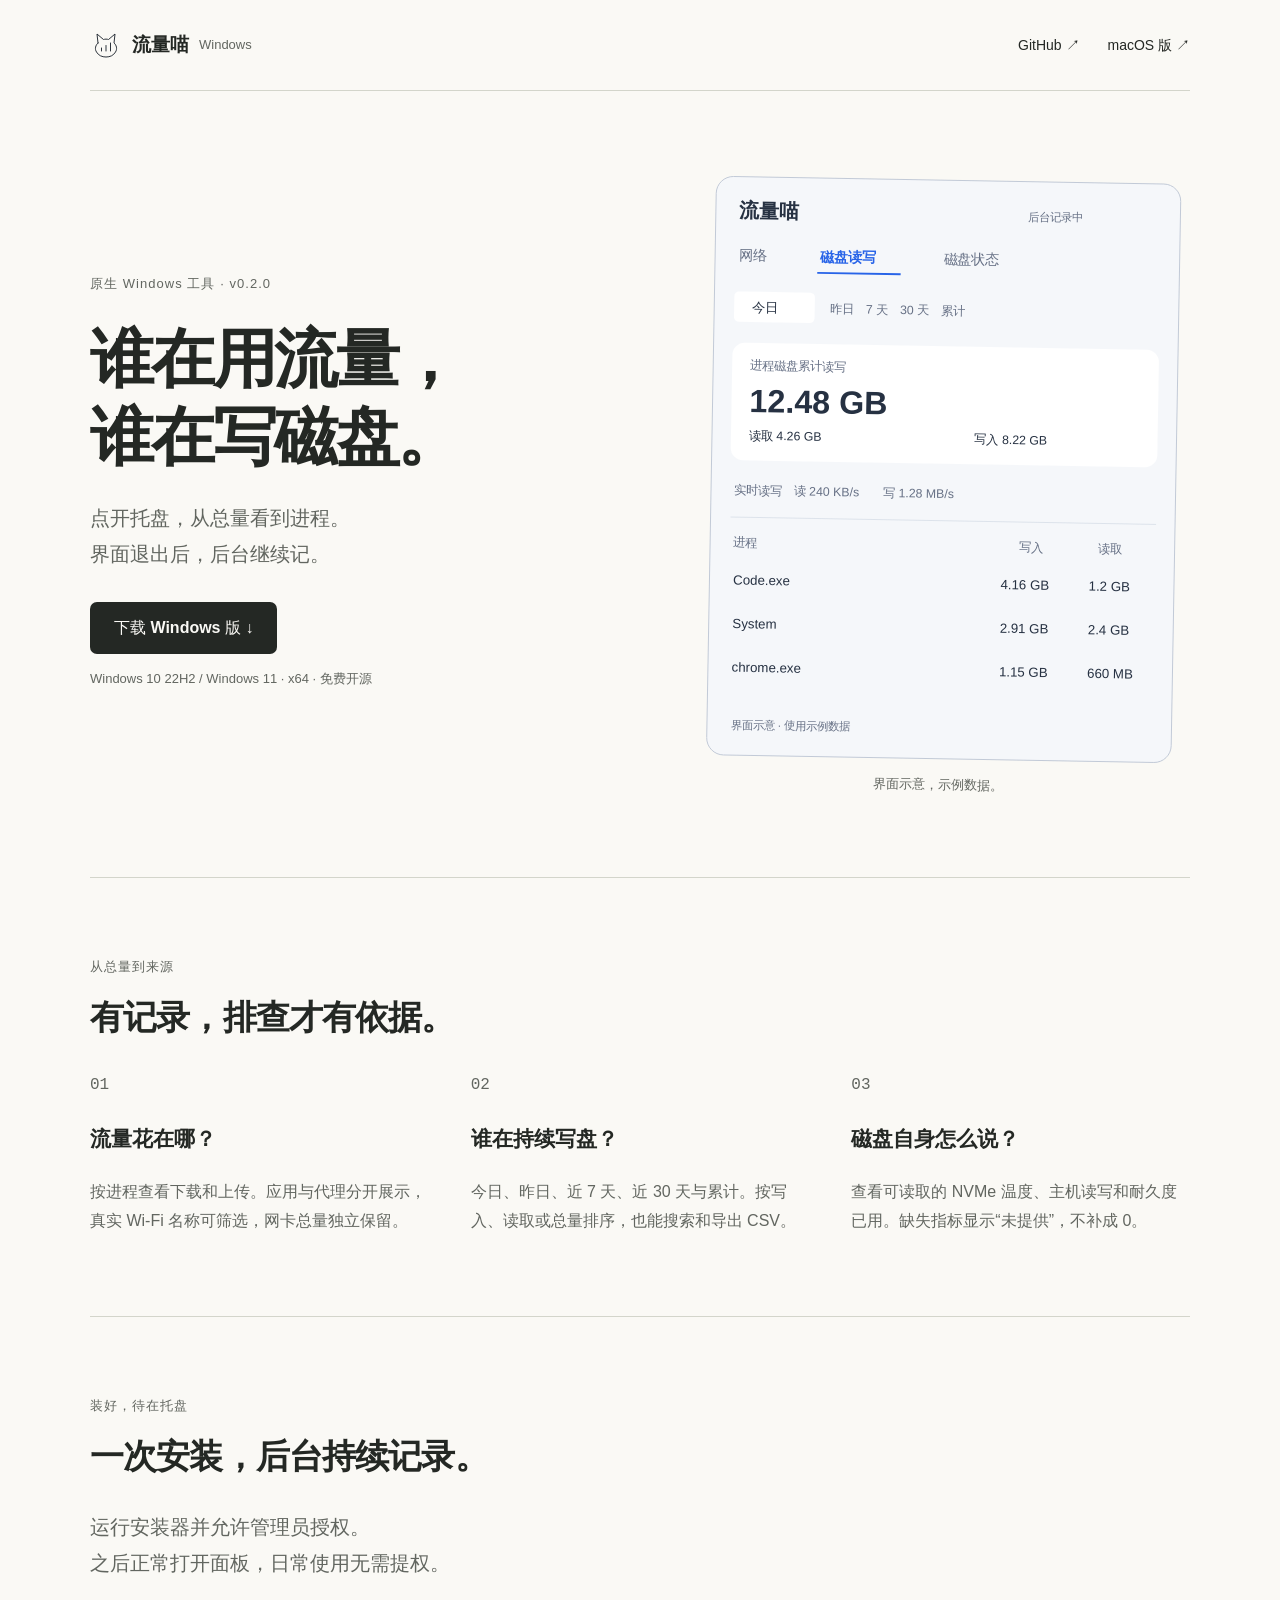
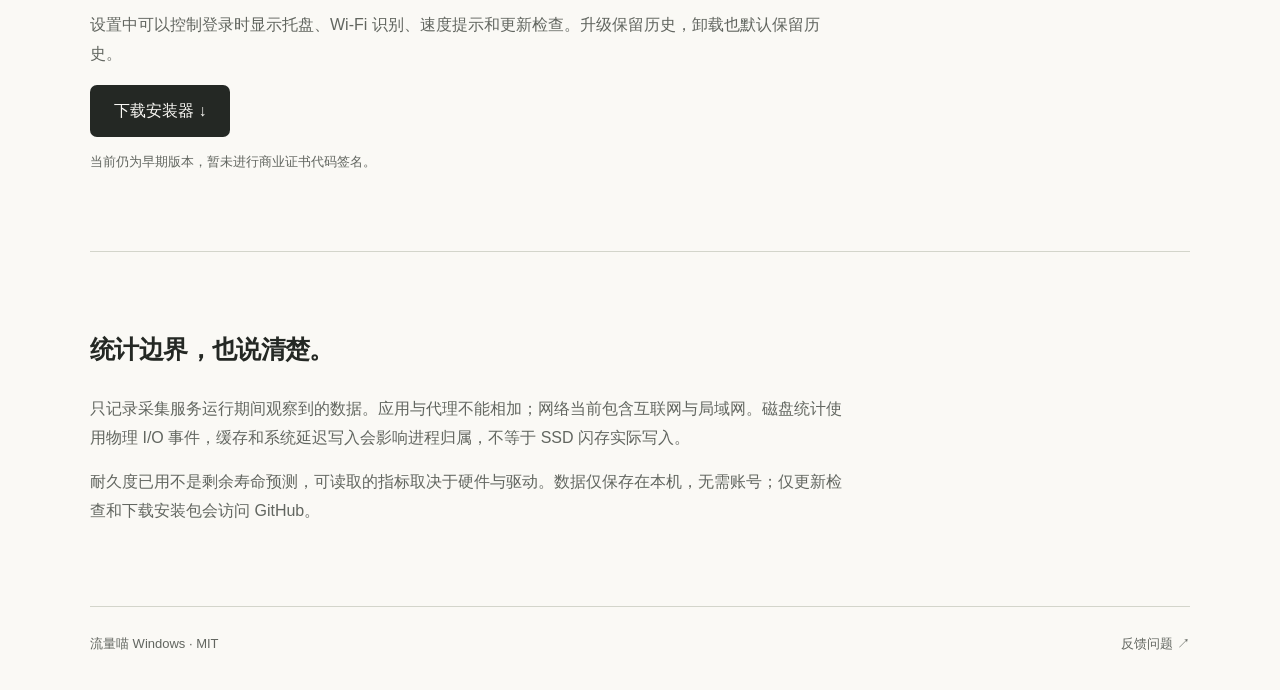
==== docs/windows/index.html @ 4ea59349 "Windows 迁入独立仓库，增加 Windows 站点与下载入口" ====
<!doctype html><html lang="zh-CN"><head><meta charset="utf-8"><meta name="viewport" content="width=device-width,initial-scale=1"><title>流量喵 Windows — 看清流量与磁盘读写</title><meta name="description" content="原生 Windows 托盘工具：查看进程网络流量、磁盘读写、NVMe 状态。后台持续记录，本地保存，免费开源。"><link rel="icon" href="assets/cat.svg"><link rel="stylesheet" href="style.css"></head><body><header class="wrap"><a class="brand" href="#"><img src="assets/cat.svg" width="32" height="32" alt="">流量喵 <small>Windows</small></a><nav><a href="https://github.com/tab16360/flowcat-windows">GitHub ↗</a><a href="https://tab16360.github.io/flowcat/">macOS 版 ↗</a></nav></header><main><section class="wrap hero"><div><p class="eyebrow">原生 Windows 工具 · v0.2.0</p><h1>谁在用流量，<br>谁在写磁盘。</h1><p class="lead">点开托盘，从总量看到进程。<br>界面退出后，后台继续记。</p><a class="button" href="https://github.com/tab16360/flowcat-windows/releases/latest/download/FlowCat-Windows-x64-Setup.exe">下载 Windows 版 ↓</a><p class="fine">Windows 10 22H2 / Windows 11 · x64 · 免费开源</p></div><figure><img src="assets/panel.svg" width="520" height="640" alt="磁盘读写面板示意，使用示例数据"><figcaption>界面示意，示例数据。</figcaption></figure></section><section class="wrap section"><p class="eyebrow">从总量到来源</p><h2>有记录，排查才有依据。</h2><div class="features"><article><span>01</span><h3>流量花在哪？</h3><p>按进程查看下载和上传。应用与代理分开展示，真实 Wi-Fi 名称可筛选，网卡总量独立保留。</p></article><article><span>02</span><h3>谁在持续写盘？</h3><p>今日、昨日、近 7 天、近 30 天与累计。按写入、读取或总量排序，也能搜索和导出 CSV。</p></article><article><span>03</span><h3>磁盘自身怎么说？</h3><p>查看可读取的 NVMe 温度、主机读写和耐久度已用。缺失指标显示“未提供”，不补成 0。</p></article></div></section><section class="wrap section install"><p class="eyebrow">装好，待在托盘</p><h2>一次安装，后台持续记录。</h2><p class="lead">运行安装器并允许管理员授权。<br>之后正常打开面板，日常使用无需提权。</p><p>设置中可以控制登录时显示托盘、Wi-Fi 识别、速度提示和更新检查。升级保留历史，卸载也默认保留历史。</p><a class="button" href="https://github.com/tab16360/flowcat-windows/releases/latest/download/FlowCat-Windows-x64-Setup.exe">下载安装器 ↓</a><p class="fine">当前仍为早期版本，暂未进行商业证书代码签名。</p></section><section class="wrap section notes"><h2>统计边界，也说清楚。</h2><p>只记录采集服务运行期间观察到的数据。应用与代理不能相加；网络当前包含互联网与局域网。磁盘统计使用物理 I/O 事件，缓存和系统延迟写入会影响进程归属，不等于 SSD 闪存实际写入。</p><p>耐久度已用不是剩余寿命预测，可读取的指标取决于硬件与驱动。数据仅保存在本机，无需账号；仅更新检查和下载安装包会访问 GitHub。</p></section></main><footer class="wrap"><span>流量喵 Windows · MIT</span><a href="https://github.com/tab16360/flowcat-windows/issues">反馈问题 ↗</a></footer></body></html>
---- docs/windows/style.css ----
:root{color-scheme:light;--paper:#faf9f5;--ink:#242824;--muted:#626660;--line:#d3d5cb}*{box-sizing:border-box}body{margin:0;background:var(--paper);color:var(--ink);font:16px/1.8 -apple-system,BlinkMacSystemFont,"Segoe UI","Microsoft YaHei",sans-serif}a{color:inherit;text-decoration:none}a:hover{text-decoration:underline}a:focus-visible{outline:2px solid #2864e8;outline-offset:5px}.wrap{width:min(1100px,calc(100% - 48px));margin:auto}header{display:flex;align-items:center;justify-content:space-between;padding:28px 0;border-bottom:1px solid var(--line)}.brand{display:flex;align-items:center;gap:10px;font-size:19px;font-weight:650}.brand small{font-size:13px;font-weight:400;color:var(--muted)}nav{display:flex;gap:28px;font-size:14px}.hero{display:grid;grid-template-columns:1.1fr 1fr;align-items:center;gap:64px;padding:75px 0 80px}.eyebrow{color:var(--muted);font-size:13px;letter-spacing:.08em}h1{font-size:clamp(40px,5vw,64px);line-height:1.22;letter-spacing:-.04em;font-weight:650;margin:24px 0}h2{font-size:34px;line-height:1.4;font-weight:600;letter-spacing:-.025em;margin:16px 0 28px}h3{font-size:21px;font-weight:600}.lead{font-size:20px;color:var(--muted);margin:24px 0 30px}.button{display:inline-block;padding:12px 24px;background:var(--ink);color:var(--paper);border-radius:7px;font-weight:550}.button:hover{background:#43483f;text-decoration:none}.fine,figcaption{font-size:13px;color:var(--muted)}figure{margin:0;transform:rotate(1deg)}figure img{display:block;width:100%;height:auto}figcaption{text-align:center}.section{padding:64px 0;border-top:1px solid var(--line)}.features{display:grid;grid-template-columns:repeat(3,1fr);gap:42px}.features span{font:16px monospace;color:var(--muted)}.features p,.notes p,.install>p{color:var(--muted);max-width:760px}.notes h2{font-size:25px}footer{padding:25px 0 35px;border-top:1px solid var(--line);display:flex;justify-content:space-between;font-size:13px;color:var(--muted)}@media(max-width:760px){.hero{grid-template-columns:1fr;gap:34px;padding:40px 0}.hero figure{max-width:420px;margin:auto;transform:none}.features{grid-template-columns:1fr;gap:24px}.wrap{width:calc(100% - 36px)}h2{font-size:28px}nav{gap:14px}.brand small{display:none}.section{padding:40px 0}}
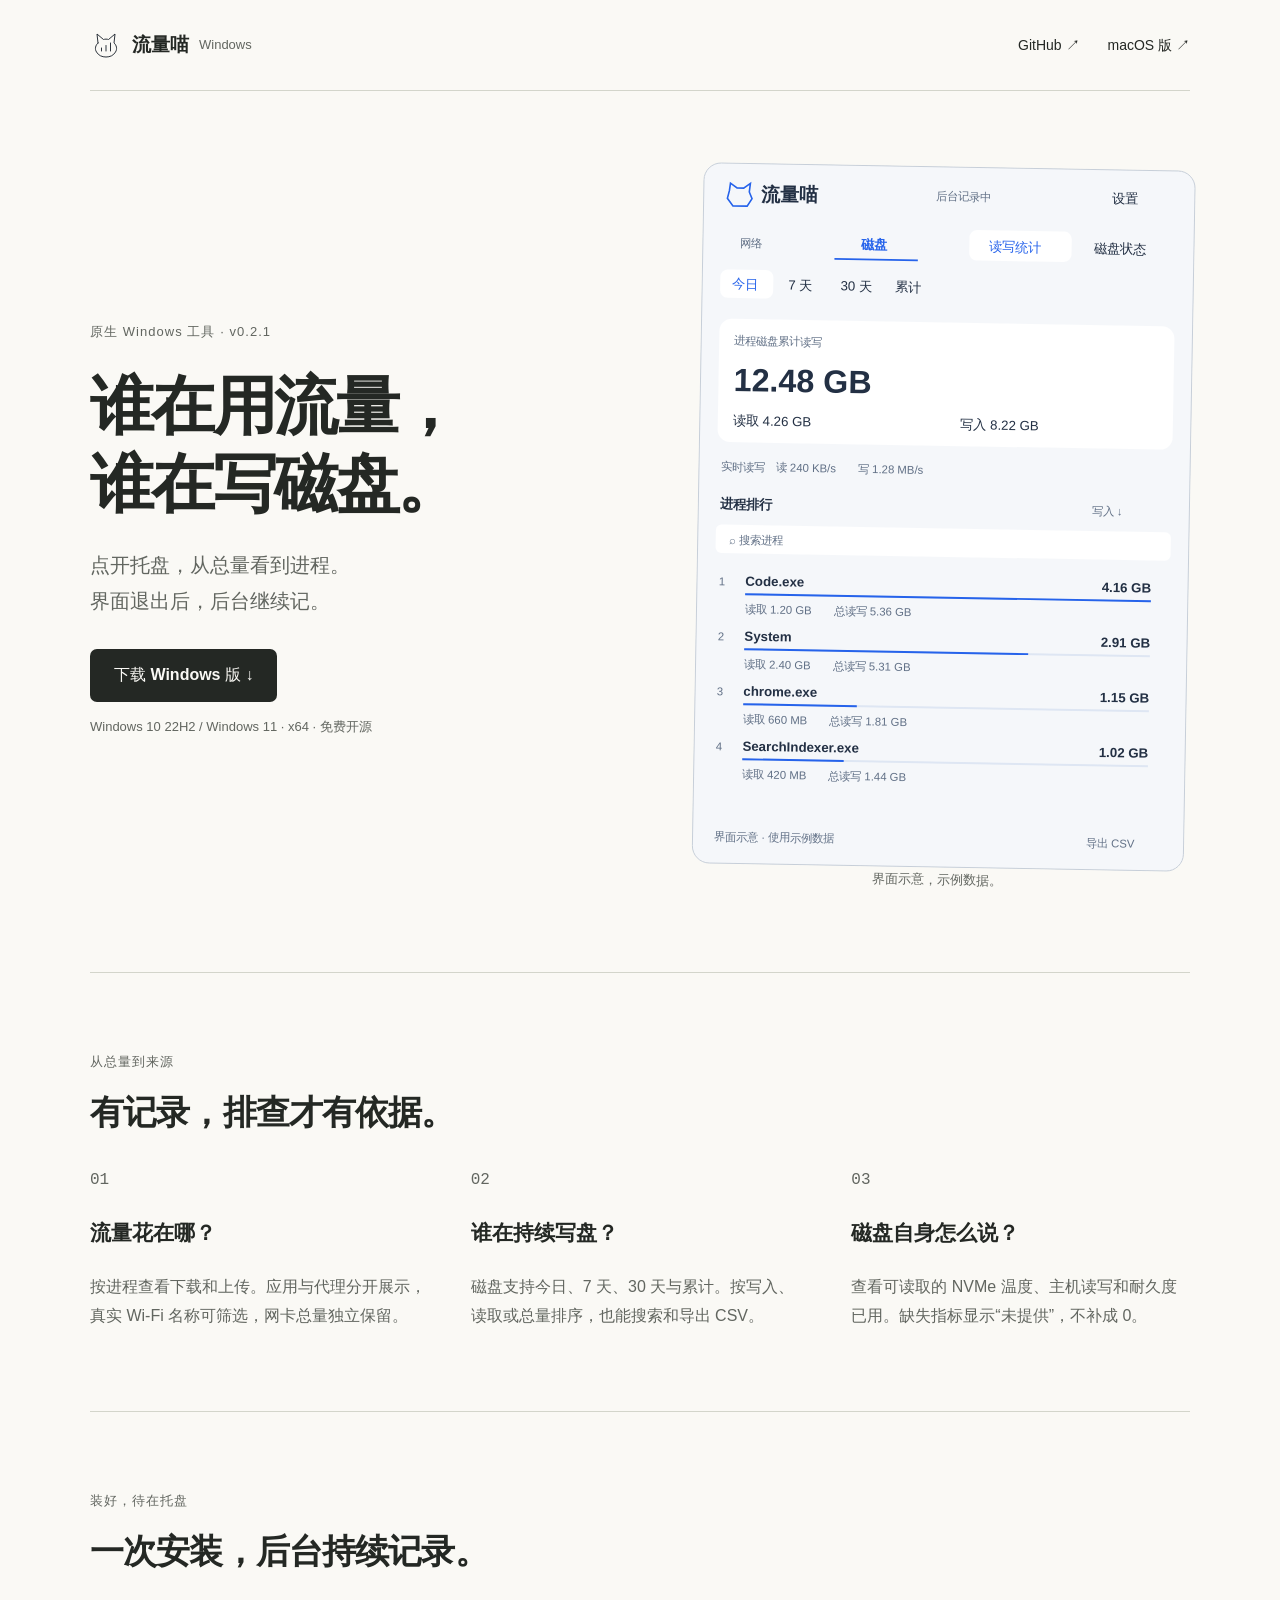
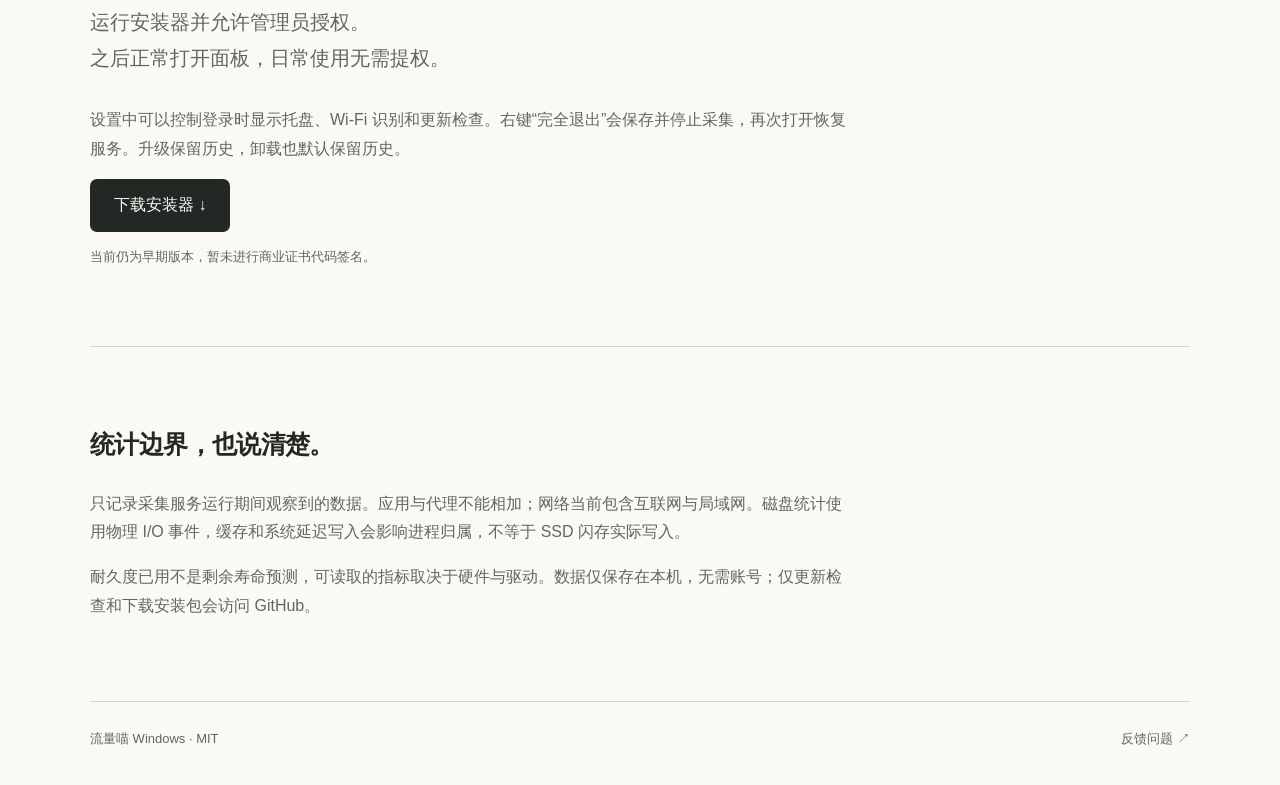
==== commit 9207381d: "docs: update Windows 0.2.1 panel and exit behavior" ====
--- a/docs/windows/index.html
+++ b/docs/windows/index.html
@@ -1 +1 @@
-<!doctype html><html lang="zh-CN"><head><meta charset="utf-8"><meta name="viewport" content="width=device-width,initial-scale=1"><title>流量喵 Windows — 看清流量与磁盘读写</title><meta name="description" content="原生 Windows 托盘工具：查看进程网络流量、磁盘读写、NVMe 状态。后台持续记录，本地保存，免费开源。"><link rel="icon" href="assets/cat.svg"><link rel="stylesheet" href="style.css"></head><body><header class="wrap"><a class="brand" href="#"><img src="assets/cat.svg" width="32" height="32" alt="">流量喵 <small>Windows</small></a><nav><a href="https://github.com/tab16360/flowcat-windows">GitHub ↗</a><a href="https://tab16360.github.io/flowcat/">macOS 版 ↗</a></nav></header><main><section class="wrap hero"><div><p class="eyebrow">原生 Windows 工具 · v0.2.0</p><h1>谁在用流量，<br>谁在写磁盘。</h1><p class="lead">点开托盘，从总量看到进程。<br>界面退出后，后台继续记。</p><a class="button" href="https://github.com/tab16360/flowcat-windows/releases/latest/download/FlowCat-Windows-x64-Setup.exe">下载 Windows 版 ↓</a><p class="fine">Windows 10 22H2 / Windows 11 · x64 · 免费开源</p></div><figure><img src="assets/panel.svg" width="520" height="640" alt="磁盘读写面板示意，使用示例数据"><figcaption>界面示意，示例数据。</figcaption></figure></section><section class="wrap section"><p class="eyebrow">从总量到来源</p><h2>有记录，排查才有依据。</h2><div class="features"><article><span>01</span><h3>流量花在哪？</h3><p>按进程查看下载和上传。应用与代理分开展示，真实 Wi-Fi 名称可筛选，网卡总量独立保留。</p></article><article><span>02</span><h3>谁在持续写盘？</h3><p>今日、昨日、近 7 天、近 30 天与累计。按写入、读取或总量排序，也能搜索和导出 CSV。</p></article><article><span>03</span><h3>磁盘自身怎么说？</h3><p>查看可读取的 NVMe 温度、主机读写和耐久度已用。缺失指标显示“未提供”，不补成 0。</p></article></div></section><section class="wrap section install"><p class="eyebrow">装好，待在托盘</p><h2>一次安装，后台持续记录。</h2><p class="lead">运行安装器并允许管理员授权。<br>之后正常打开面板，日常使用无需提权。</p><p>设置中可以控制登录时显示托盘、Wi-Fi 识别、速度提示和更新检查。升级保留历史，卸载也默认保留历史。</p><a class="button" href="https://github.com/tab16360/flowcat-windows/releases/latest/download/FlowCat-Windows-x64-Setup.exe">下载安装器 ↓</a><p class="fine">当前仍为早期版本，暂未进行商业证书代码签名。</p></section><section class="wrap section notes"><h2>统计边界，也说清楚。</h2><p>只记录采集服务运行期间观察到的数据。应用与代理不能相加；网络当前包含互联网与局域网。磁盘统计使用物理 I/O 事件，缓存和系统延迟写入会影响进程归属，不等于 SSD 闪存实际写入。</p><p>耐久度已用不是剩余寿命预测，可读取的指标取决于硬件与驱动。数据仅保存在本机，无需账号；仅更新检查和下载安装包会访问 GitHub。</p></section></main><footer class="wrap"><span>流量喵 Windows · MIT</span><a href="https://github.com/tab16360/flowcat-windows/issues">反馈问题 ↗</a></footer></body></html>
+<!doctype html><html lang="zh-CN"><head><meta charset="utf-8"><meta name="viewport" content="width=device-width,initial-scale=1"><title>流量喵 Windows — 看清流量与磁盘读写</title><meta name="description" content="原生 Windows 托盘工具：查看进程网络流量、磁盘读写、NVMe 状态。后台持续记录，本地保存，免费开源。"><link rel="icon" href="assets/cat.svg"><link rel="stylesheet" href="style.css"></head><body><header class="wrap"><a class="brand" href="#"><img src="assets/cat.svg" width="32" height="32" alt="">流量喵 <small>Windows</small></a><nav><a href="https://github.com/tab16360/flowcat-windows">GitHub ↗</a><a href="https://tab16360.github.io/flowcat/">macOS 版 ↗</a></nav></header><main><section class="wrap hero"><div><p class="eyebrow">原生 Windows 工具 · v0.2.1</p><h1>谁在用流量，<br>谁在写磁盘。</h1><p class="lead">点开托盘，从总量看到进程。<br>界面退出后，后台继续记。</p><a class="button" href="https://github.com/tab16360/flowcat-windows/releases/latest/download/FlowCat-Windows-x64-Setup.exe">下载 Windows 版 ↓</a><p class="fine">Windows 10 22H2 / Windows 11 · x64 · 免费开源</p></div><figure><img src="assets/panel.svg" width="520" height="740" alt="磁盘读写面板示意，使用示例数据"><figcaption>界面示意，示例数据。</figcaption></figure></section><section class="wrap section"><p class="eyebrow">从总量到来源</p><h2>有记录，排查才有依据。</h2><div class="features"><article><span>01</span><h3>流量花在哪？</h3><p>按进程查看下载和上传。应用与代理分开展示，真实 Wi-Fi 名称可筛选，网卡总量独立保留。</p></article><article><span>02</span><h3>谁在持续写盘？</h3><p>磁盘支持今日、7 天、30 天与累计。按写入、读取或总量排序，也能搜索和导出 CSV。</p></article><article><span>03</span><h3>磁盘自身怎么说？</h3><p>查看可读取的 NVMe 温度、主机读写和耐久度已用。缺失指标显示“未提供”，不补成 0。</p></article></div></section><section class="wrap section install"><p class="eyebrow">装好，待在托盘</p><h2>一次安装，后台持续记录。</h2><p class="lead">运行安装器并允许管理员授权。<br>之后正常打开面板，日常使用无需提权。</p><p>设置中可以控制登录时显示托盘、Wi-Fi 识别和更新检查。右键“完全退出”会保存并停止采集，再次打开恢复服务。升级保留历史，卸载也默认保留历史。</p><a class="button" href="https://github.com/tab16360/flowcat-windows/releases/latest/download/FlowCat-Windows-x64-Setup.exe">下载安装器 ↓</a><p class="fine">当前仍为早期版本，暂未进行商业证书代码签名。</p></section><section class="wrap section notes"><h2>统计边界，也说清楚。</h2><p>只记录采集服务运行期间观察到的数据。应用与代理不能相加；网络当前包含互联网与局域网。磁盘统计使用物理 I/O 事件，缓存和系统延迟写入会影响进程归属，不等于 SSD 闪存实际写入。</p><p>耐久度已用不是剩余寿命预测，可读取的指标取决于硬件与驱动。数据仅保存在本机，无需账号；仅更新检查和下载安装包会访问 GitHub。</p></section></main><footer class="wrap"><span>流量喵 Windows · MIT</span><a href="https://github.com/tab16360/flowcat-windows/issues">反馈问题 ↗</a></footer></body></html>
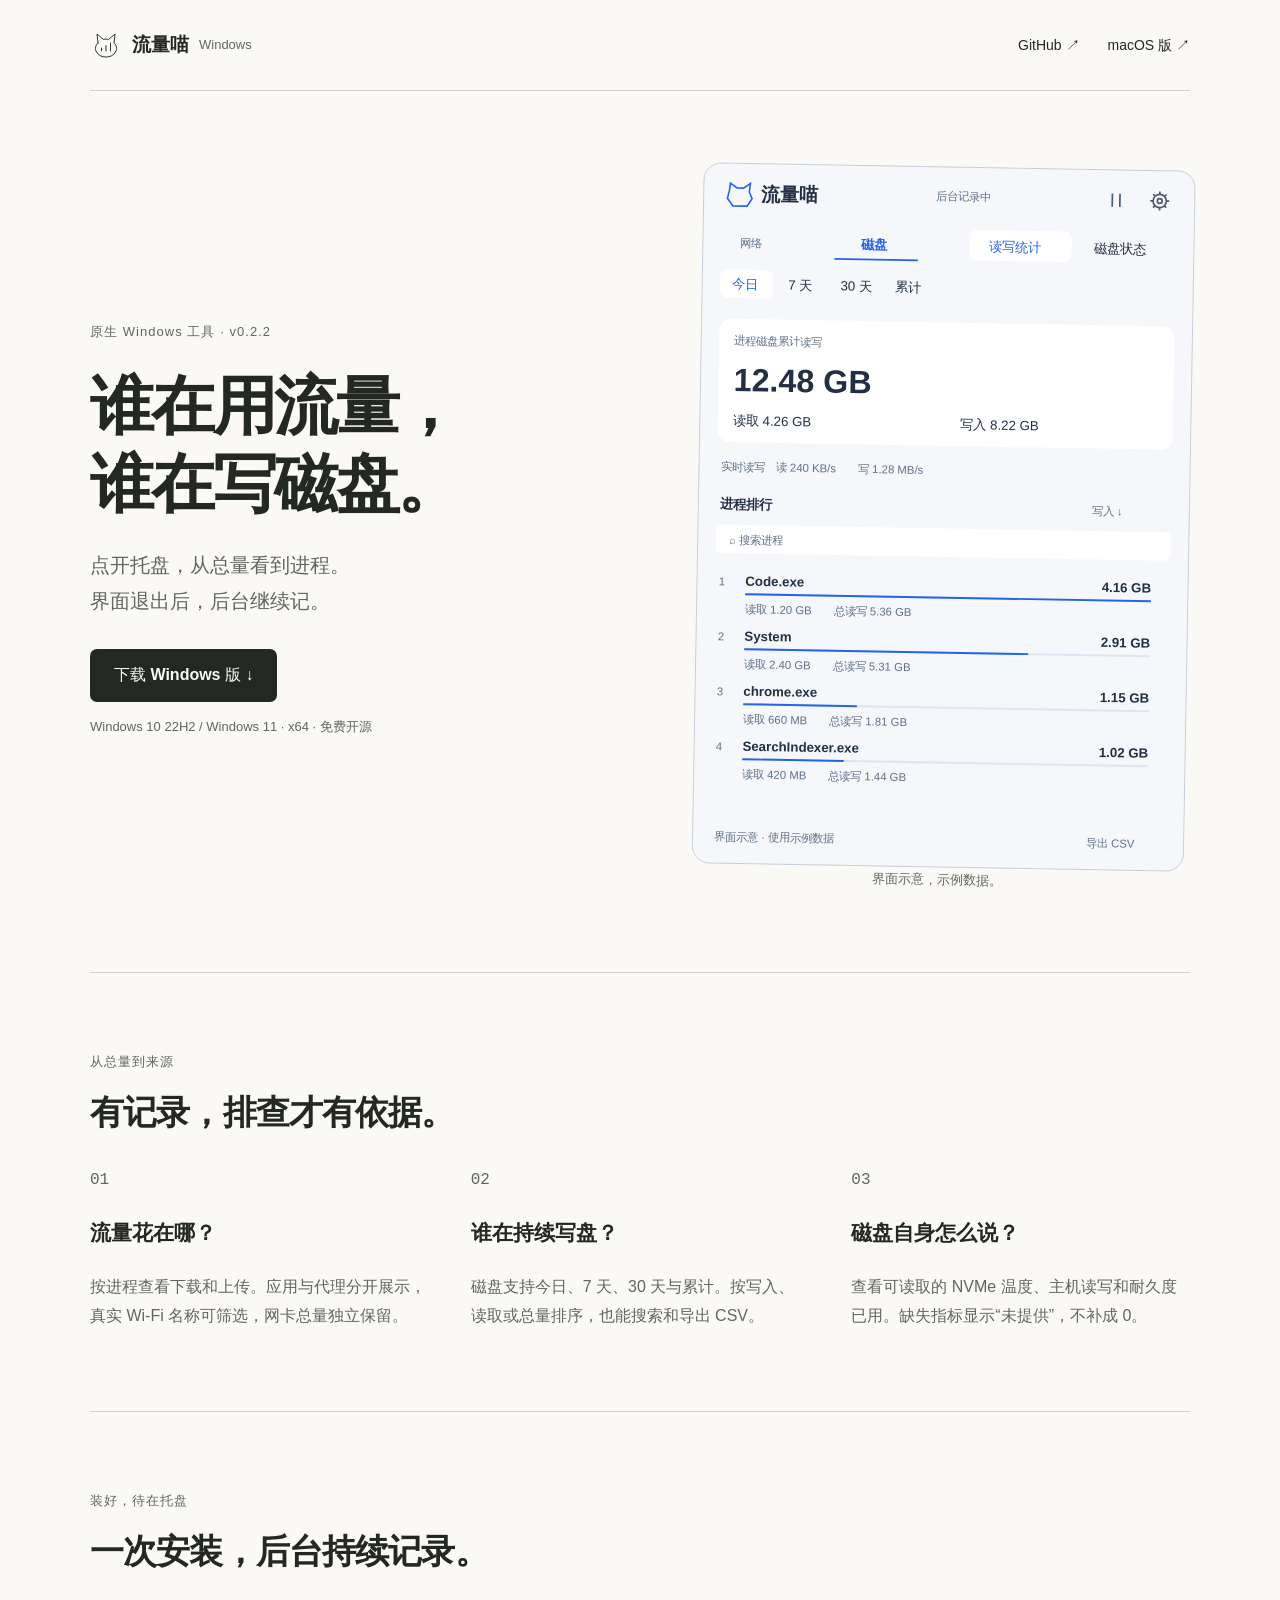
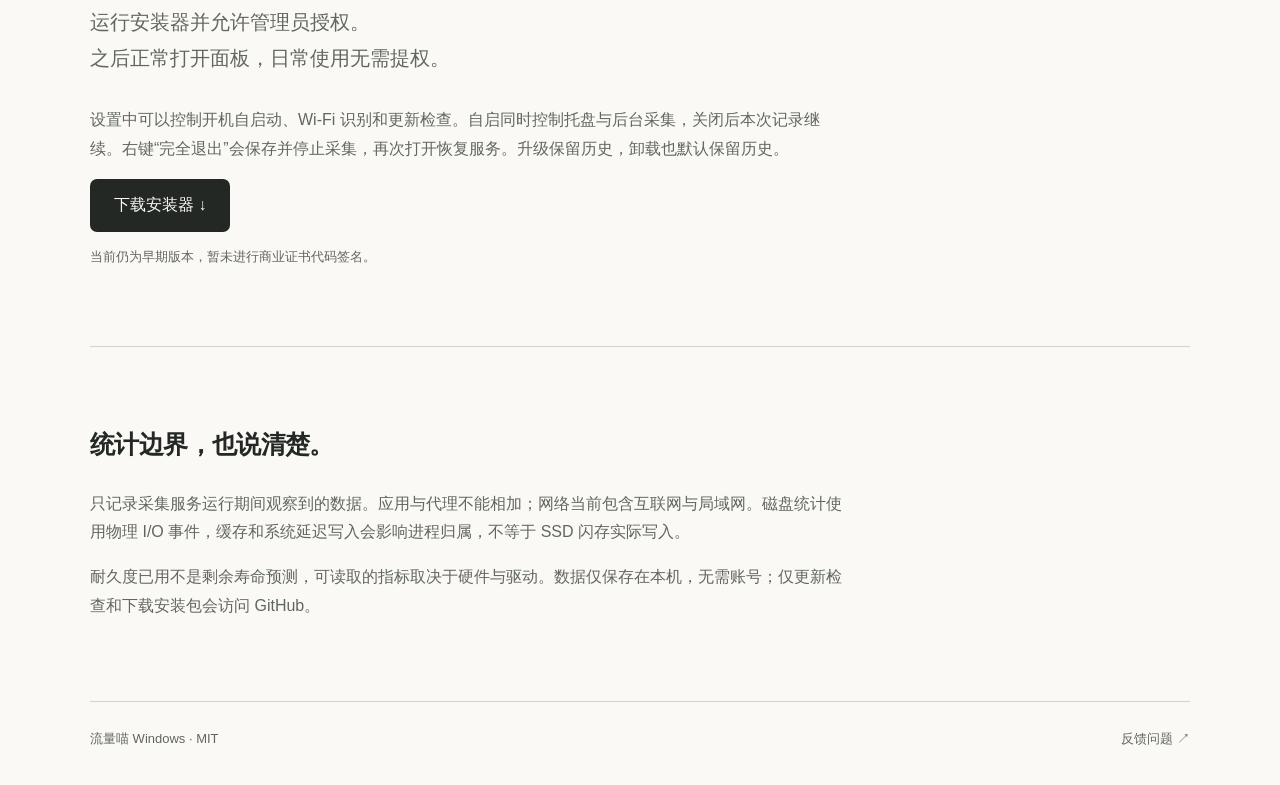
==== commit aff3ed8e: "docs: update Windows 0.2.2 startup settings and toolbar" ====
--- a/docs/windows/index.html
+++ b/docs/windows/index.html
@@ -1 +1 @@
-<!doctype html><html lang="zh-CN"><head><meta charset="utf-8"><meta name="viewport" content="width=device-width,initial-scale=1"><title>流量喵 Windows — 看清流量与磁盘读写</title><meta name="description" content="原生 Windows 托盘工具：查看进程网络流量、磁盘读写、NVMe 状态。后台持续记录，本地保存，免费开源。"><link rel="icon" href="assets/cat.svg"><link rel="stylesheet" href="style.css"></head><body><header class="wrap"><a class="brand" href="#"><img src="assets/cat.svg" width="32" height="32" alt="">流量喵 <small>Windows</small></a><nav><a href="https://github.com/tab16360/flowcat-windows">GitHub ↗</a><a href="https://tab16360.github.io/flowcat/">macOS 版 ↗</a></nav></header><main><section class="wrap hero"><div><p class="eyebrow">原生 Windows 工具 · v0.2.1</p><h1>谁在用流量，<br>谁在写磁盘。</h1><p class="lead">点开托盘，从总量看到进程。<br>界面退出后，后台继续记。</p><a class="button" href="https://github.com/tab16360/flowcat-windows/releases/latest/download/FlowCat-Windows-x64-Setup.exe">下载 Windows 版 ↓</a><p class="fine">Windows 10 22H2 / Windows 11 · x64 · 免费开源</p></div><figure><img src="assets/panel.svg" width="520" height="740" alt="磁盘读写面板示意，使用示例数据"><figcaption>界面示意，示例数据。</figcaption></figure></section><section class="wrap section"><p class="eyebrow">从总量到来源</p><h2>有记录，排查才有依据。</h2><div class="features"><article><span>01</span><h3>流量花在哪？</h3><p>按进程查看下载和上传。应用与代理分开展示，真实 Wi-Fi 名称可筛选，网卡总量独立保留。</p></article><article><span>02</span><h3>谁在持续写盘？</h3><p>磁盘支持今日、7 天、30 天与累计。按写入、读取或总量排序，也能搜索和导出 CSV。</p></article><article><span>03</span><h3>磁盘自身怎么说？</h3><p>查看可读取的 NVMe 温度、主机读写和耐久度已用。缺失指标显示“未提供”，不补成 0。</p></article></div></section><section class="wrap section install"><p class="eyebrow">装好，待在托盘</p><h2>一次安装，后台持续记录。</h2><p class="lead">运行安装器并允许管理员授权。<br>之后正常打开面板，日常使用无需提权。</p><p>设置中可以控制登录时显示托盘、Wi-Fi 识别和更新检查。右键“完全退出”会保存并停止采集，再次打开恢复服务。升级保留历史，卸载也默认保留历史。</p><a class="button" href="https://github.com/tab16360/flowcat-windows/releases/latest/download/FlowCat-Windows-x64-Setup.exe">下载安装器 ↓</a><p class="fine">当前仍为早期版本，暂未进行商业证书代码签名。</p></section><section class="wrap section notes"><h2>统计边界，也说清楚。</h2><p>只记录采集服务运行期间观察到的数据。应用与代理不能相加；网络当前包含互联网与局域网。磁盘统计使用物理 I/O 事件，缓存和系统延迟写入会影响进程归属，不等于 SSD 闪存实际写入。</p><p>耐久度已用不是剩余寿命预测，可读取的指标取决于硬件与驱动。数据仅保存在本机，无需账号；仅更新检查和下载安装包会访问 GitHub。</p></section></main><footer class="wrap"><span>流量喵 Windows · MIT</span><a href="https://github.com/tab16360/flowcat-windows/issues">反馈问题 ↗</a></footer></body></html>
+<!doctype html><html lang="zh-CN"><head><meta charset="utf-8"><meta name="viewport" content="width=device-width,initial-scale=1"><title>流量喵 Windows — 看清流量与磁盘读写</title><meta name="description" content="原生 Windows 托盘工具：查看进程网络流量、磁盘读写、NVMe 状态。后台持续记录，本地保存，免费开源。"><link rel="icon" href="assets/cat.svg"><link rel="stylesheet" href="style.css"></head><body><header class="wrap"><a class="brand" href="#"><img src="assets/cat.svg" width="32" height="32" alt="">流量喵 <small>Windows</small></a><nav><a href="https://github.com/tab16360/flowcat-windows">GitHub ↗</a><a href="https://tab16360.github.io/flowcat/">macOS 版 ↗</a></nav></header><main><section class="wrap hero"><div><p class="eyebrow">原生 Windows 工具 · v0.2.2</p><h1>谁在用流量，<br>谁在写磁盘。</h1><p class="lead">点开托盘，从总量看到进程。<br>界面退出后，后台继续记。</p><a class="button" href="https://github.com/tab16360/flowcat-windows/releases/latest/download/FlowCat-Windows-x64-Setup.exe">下载 Windows 版 ↓</a><p class="fine">Windows 10 22H2 / Windows 11 · x64 · 免费开源</p></div><figure><img src="assets/panel.svg" width="520" height="740" alt="磁盘读写面板示意，使用示例数据"><figcaption>界面示意，示例数据。</figcaption></figure></section><section class="wrap section"><p class="eyebrow">从总量到来源</p><h2>有记录，排查才有依据。</h2><div class="features"><article><span>01</span><h3>流量花在哪？</h3><p>按进程查看下载和上传。应用与代理分开展示，真实 Wi-Fi 名称可筛选，网卡总量独立保留。</p></article><article><span>02</span><h3>谁在持续写盘？</h3><p>磁盘支持今日、7 天、30 天与累计。按写入、读取或总量排序，也能搜索和导出 CSV。</p></article><article><span>03</span><h3>磁盘自身怎么说？</h3><p>查看可读取的 NVMe 温度、主机读写和耐久度已用。缺失指标显示“未提供”，不补成 0。</p></article></div></section><section class="wrap section install"><p class="eyebrow">装好，待在托盘</p><h2>一次安装，后台持续记录。</h2><p class="lead">运行安装器并允许管理员授权。<br>之后正常打开面板，日常使用无需提权。</p><p>设置中可以控制开机自启动、Wi-Fi 识别和更新检查。自启同时控制托盘与后台采集，关闭后本次记录继续。右键“完全退出”会保存并停止采集，再次打开恢复服务。升级保留历史，卸载也默认保留历史。</p><a class="button" href="https://github.com/tab16360/flowcat-windows/releases/latest/download/FlowCat-Windows-x64-Setup.exe">下载安装器 ↓</a><p class="fine">当前仍为早期版本，暂未进行商业证书代码签名。</p></section><section class="wrap section notes"><h2>统计边界，也说清楚。</h2><p>只记录采集服务运行期间观察到的数据。应用与代理不能相加；网络当前包含互联网与局域网。磁盘统计使用物理 I/O 事件，缓存和系统延迟写入会影响进程归属，不等于 SSD 闪存实际写入。</p><p>耐久度已用不是剩余寿命预测，可读取的指标取决于硬件与驱动。数据仅保存在本机，无需账号；仅更新检查和下载安装包会访问 GitHub。</p></section></main><footer class="wrap"><span>流量喵 Windows · MIT</span><a href="https://github.com/tab16360/flowcat-windows/issues">反馈问题 ↗</a></footer></body></html>
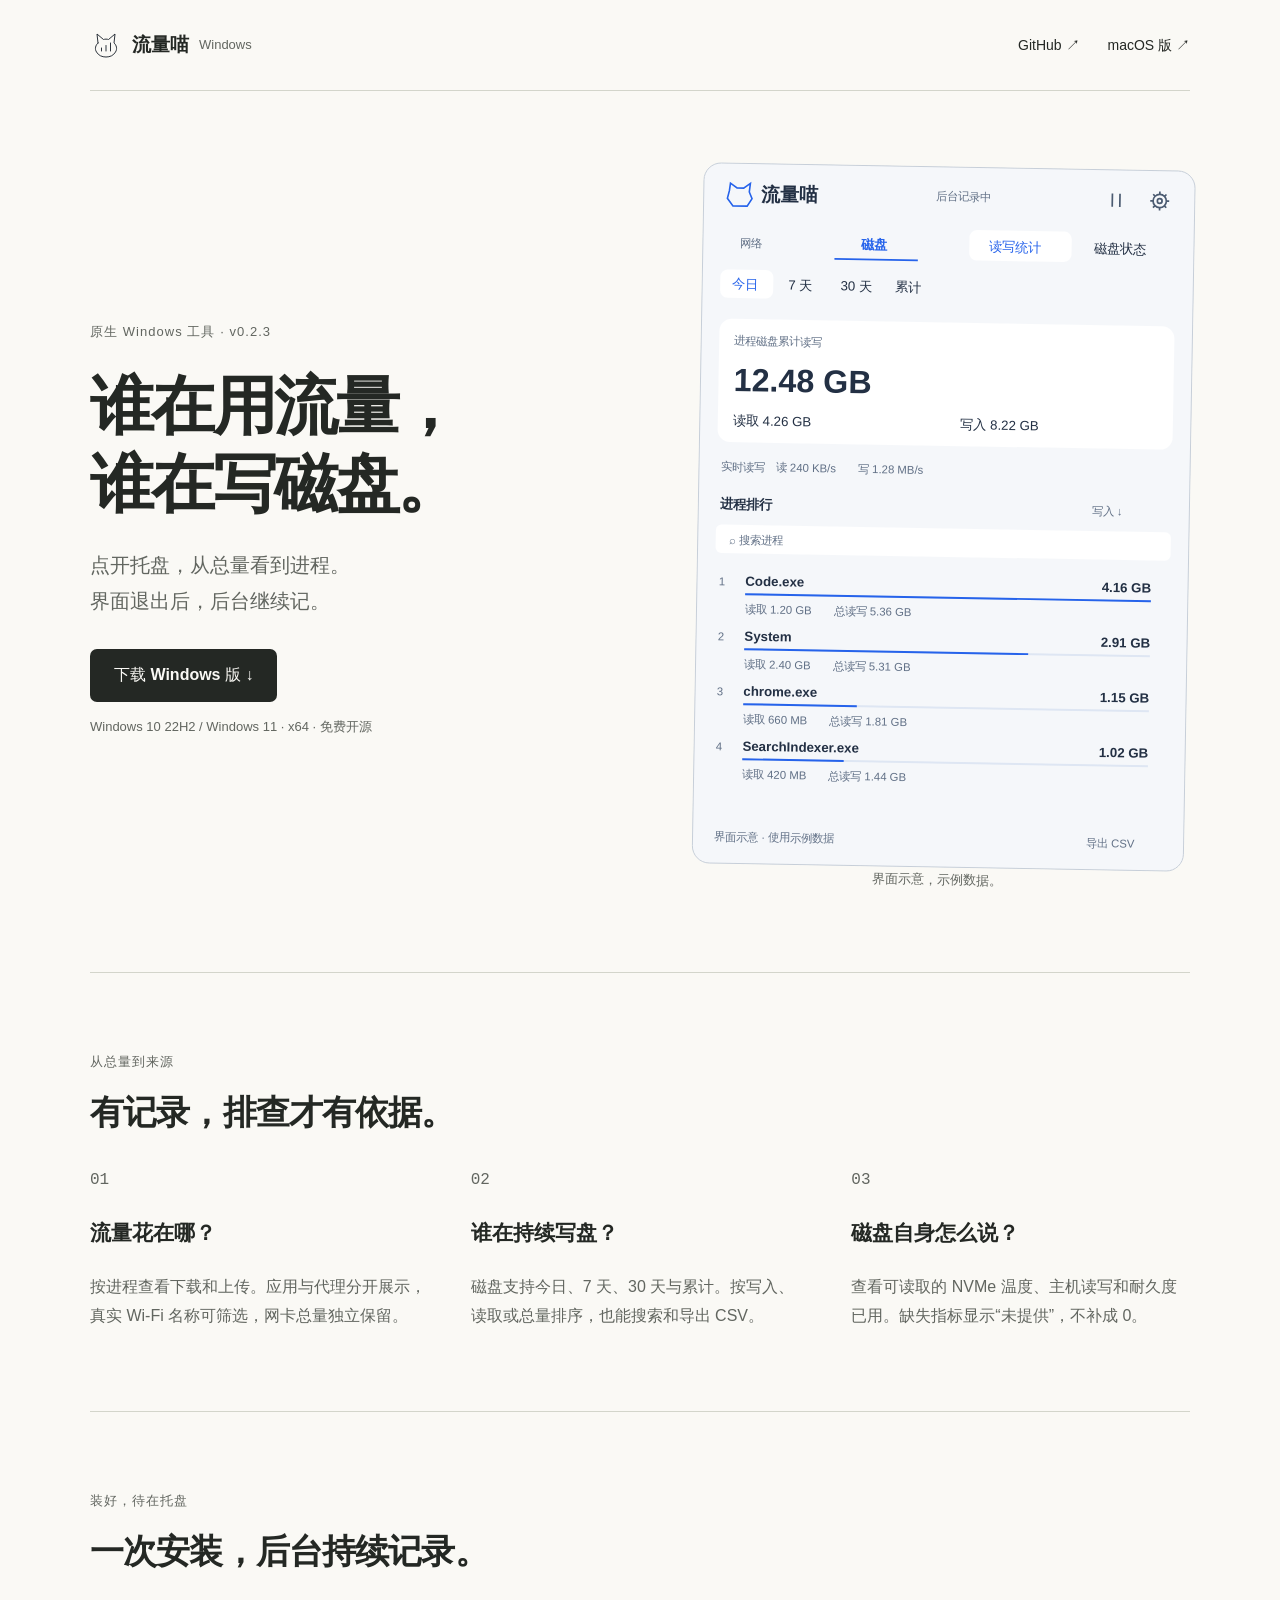
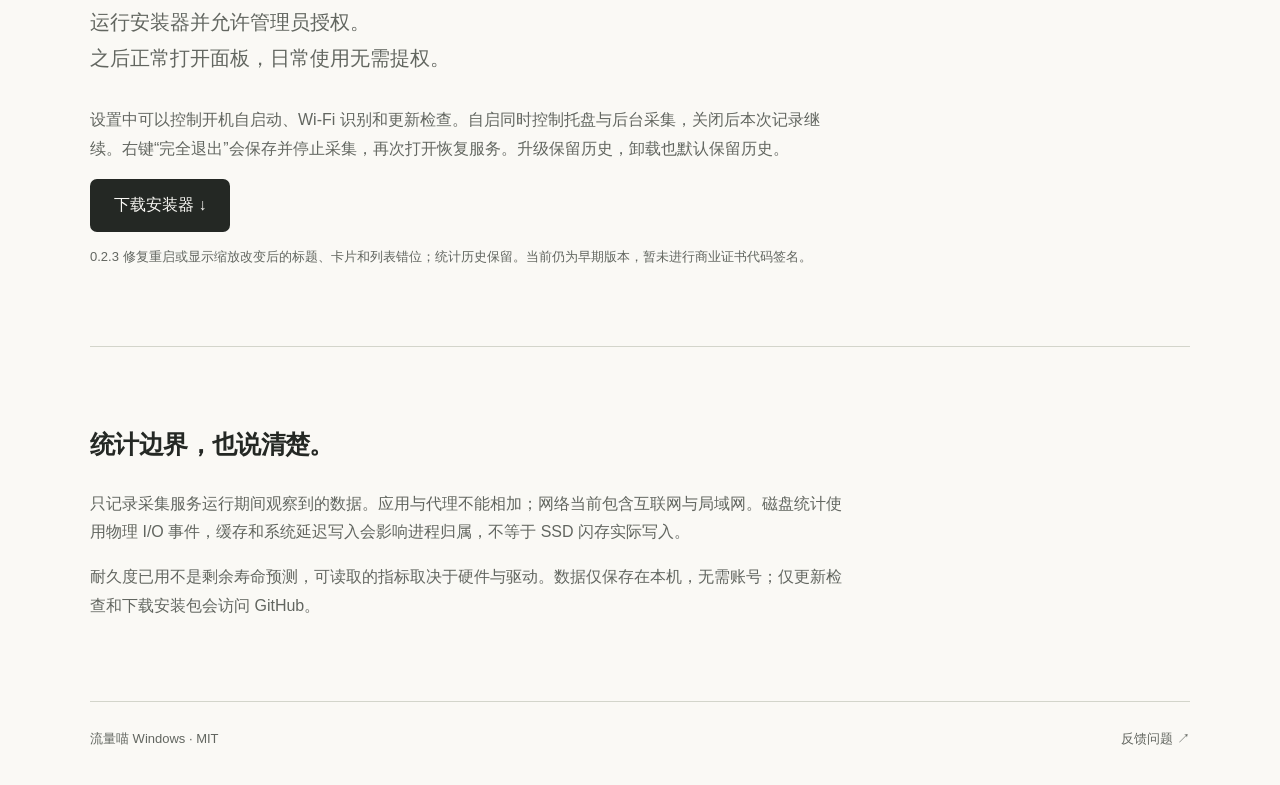
==== commit f609553c: "docs: update Windows site for DPI layout fix" ====
--- a/docs/windows/index.html
+++ b/docs/windows/index.html
@@ -1 +1 @@
-<!doctype html><html lang="zh-CN"><head><meta charset="utf-8"><meta name="viewport" content="width=device-width,initial-scale=1"><title>流量喵 Windows — 看清流量与磁盘读写</title><meta name="description" content="原生 Windows 托盘工具：查看进程网络流量、磁盘读写、NVMe 状态。后台持续记录，本地保存，免费开源。"><link rel="icon" href="assets/cat.svg"><link rel="stylesheet" href="style.css"></head><body><header class="wrap"><a class="brand" href="#"><img src="assets/cat.svg" width="32" height="32" alt="">流量喵 <small>Windows</small></a><nav><a href="https://github.com/tab16360/flowcat-windows">GitHub ↗</a><a href="https://tab16360.github.io/flowcat/">macOS 版 ↗</a></nav></header><main><section class="wrap hero"><div><p class="eyebrow">原生 Windows 工具 · v0.2.2</p><h1>谁在用流量，<br>谁在写磁盘。</h1><p class="lead">点开托盘，从总量看到进程。<br>界面退出后，后台继续记。</p><a class="button" href="https://github.com/tab16360/flowcat-windows/releases/latest/download/FlowCat-Windows-x64-Setup.exe">下载 Windows 版 ↓</a><p class="fine">Windows 10 22H2 / Windows 11 · x64 · 免费开源</p></div><figure><img src="assets/panel.svg" width="520" height="740" alt="磁盘读写面板示意，使用示例数据"><figcaption>界面示意，示例数据。</figcaption></figure></section><section class="wrap section"><p class="eyebrow">从总量到来源</p><h2>有记录，排查才有依据。</h2><div class="features"><article><span>01</span><h3>流量花在哪？</h3><p>按进程查看下载和上传。应用与代理分开展示，真实 Wi-Fi 名称可筛选，网卡总量独立保留。</p></article><article><span>02</span><h3>谁在持续写盘？</h3><p>磁盘支持今日、7 天、30 天与累计。按写入、读取或总量排序，也能搜索和导出 CSV。</p></article><article><span>03</span><h3>磁盘自身怎么说？</h3><p>查看可读取的 NVMe 温度、主机读写和耐久度已用。缺失指标显示“未提供”，不补成 0。</p></article></div></section><section class="wrap section install"><p class="eyebrow">装好，待在托盘</p><h2>一次安装，后台持续记录。</h2><p class="lead">运行安装器并允许管理员授权。<br>之后正常打开面板，日常使用无需提权。</p><p>设置中可以控制开机自启动、Wi-Fi 识别和更新检查。自启同时控制托盘与后台采集，关闭后本次记录继续。右键“完全退出”会保存并停止采集，再次打开恢复服务。升级保留历史，卸载也默认保留历史。</p><a class="button" href="https://github.com/tab16360/flowcat-windows/releases/latest/download/FlowCat-Windows-x64-Setup.exe">下载安装器 ↓</a><p class="fine">当前仍为早期版本，暂未进行商业证书代码签名。</p></section><section class="wrap section notes"><h2>统计边界，也说清楚。</h2><p>只记录采集服务运行期间观察到的数据。应用与代理不能相加；网络当前包含互联网与局域网。磁盘统计使用物理 I/O 事件，缓存和系统延迟写入会影响进程归属，不等于 SSD 闪存实际写入。</p><p>耐久度已用不是剩余寿命预测，可读取的指标取决于硬件与驱动。数据仅保存在本机，无需账号；仅更新检查和下载安装包会访问 GitHub。</p></section></main><footer class="wrap"><span>流量喵 Windows · MIT</span><a href="https://github.com/tab16360/flowcat-windows/issues">反馈问题 ↗</a></footer></body></html>
+<!doctype html><html lang="zh-CN"><head><meta charset="utf-8"><meta name="viewport" content="width=device-width,initial-scale=1"><title>流量喵 Windows — 看清流量与磁盘读写</title><meta name="description" content="原生 Windows 托盘工具：查看进程网络流量、磁盘读写、NVMe 状态。后台持续记录，本地保存，免费开源。"><link rel="icon" href="assets/cat.svg"><link rel="stylesheet" href="style.css"></head><body><header class="wrap"><a class="brand" href="#"><img src="assets/cat.svg" width="32" height="32" alt="">流量喵 <small>Windows</small></a><nav><a href="https://github.com/tab16360/flowcat-windows">GitHub ↗</a><a href="https://tab16360.github.io/flowcat/">macOS 版 ↗</a></nav></header><main><section class="wrap hero"><div><p class="eyebrow">原生 Windows 工具 · v0.2.3</p><h1>谁在用流量，<br>谁在写磁盘。</h1><p class="lead">点开托盘，从总量看到进程。<br>界面退出后，后台继续记。</p><a class="button" href="https://github.com/tab16360/flowcat-windows/releases/latest/download/FlowCat-Windows-x64-Setup.exe">下载 Windows 版 ↓</a><p class="fine">Windows 10 22H2 / Windows 11 · x64 · 免费开源</p></div><figure><img src="assets/panel.svg" width="520" height="740" alt="磁盘读写面板示意，使用示例数据"><figcaption>界面示意，示例数据。</figcaption></figure></section><section class="wrap section"><p class="eyebrow">从总量到来源</p><h2>有记录，排查才有依据。</h2><div class="features"><article><span>01</span><h3>流量花在哪？</h3><p>按进程查看下载和上传。应用与代理分开展示，真实 Wi-Fi 名称可筛选，网卡总量独立保留。</p></article><article><span>02</span><h3>谁在持续写盘？</h3><p>磁盘支持今日、7 天、30 天与累计。按写入、读取或总量排序，也能搜索和导出 CSV。</p></article><article><span>03</span><h3>磁盘自身怎么说？</h3><p>查看可读取的 NVMe 温度、主机读写和耐久度已用。缺失指标显示“未提供”，不补成 0。</p></article></div></section><section class="wrap section install"><p class="eyebrow">装好，待在托盘</p><h2>一次安装，后台持续记录。</h2><p class="lead">运行安装器并允许管理员授权。<br>之后正常打开面板，日常使用无需提权。</p><p>设置中可以控制开机自启动、Wi-Fi 识别和更新检查。自启同时控制托盘与后台采集，关闭后本次记录继续。右键“完全退出”会保存并停止采集，再次打开恢复服务。升级保留历史，卸载也默认保留历史。</p><a class="button" href="https://github.com/tab16360/flowcat-windows/releases/latest/download/FlowCat-Windows-x64-Setup.exe">下载安装器 ↓</a><p class="fine">0.2.3 修复重启或显示缩放改变后的标题、卡片和列表错位；统计历史保留。当前仍为早期版本，暂未进行商业证书代码签名。</p></section><section class="wrap section notes"><h2>统计边界，也说清楚。</h2><p>只记录采集服务运行期间观察到的数据。应用与代理不能相加；网络当前包含互联网与局域网。磁盘统计使用物理 I/O 事件，缓存和系统延迟写入会影响进程归属，不等于 SSD 闪存实际写入。</p><p>耐久度已用不是剩余寿命预测，可读取的指标取决于硬件与驱动。数据仅保存在本机，无需账号；仅更新检查和下载安装包会访问 GitHub。</p></section></main><footer class="wrap"><span>流量喵 Windows · MIT</span><a href="https://github.com/tab16360/flowcat-windows/issues">反馈问题 ↗</a></footer></body></html>
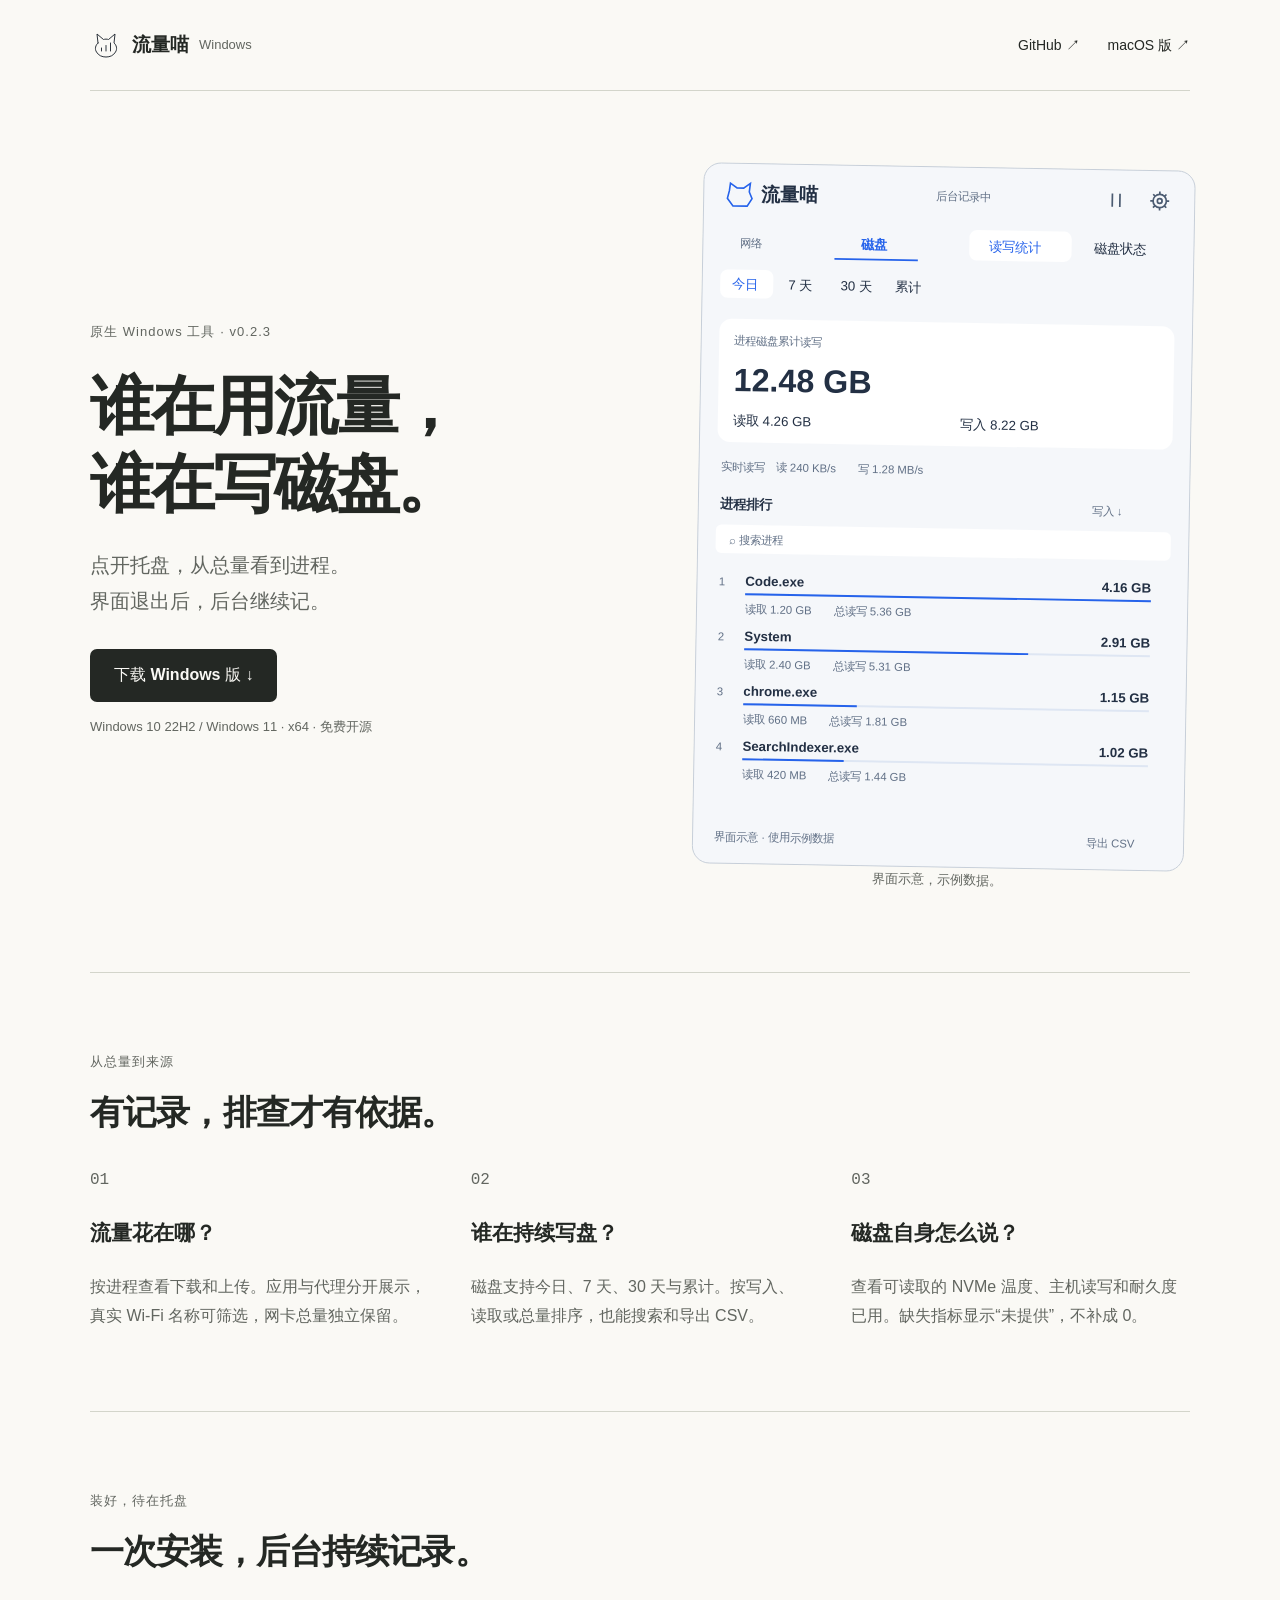
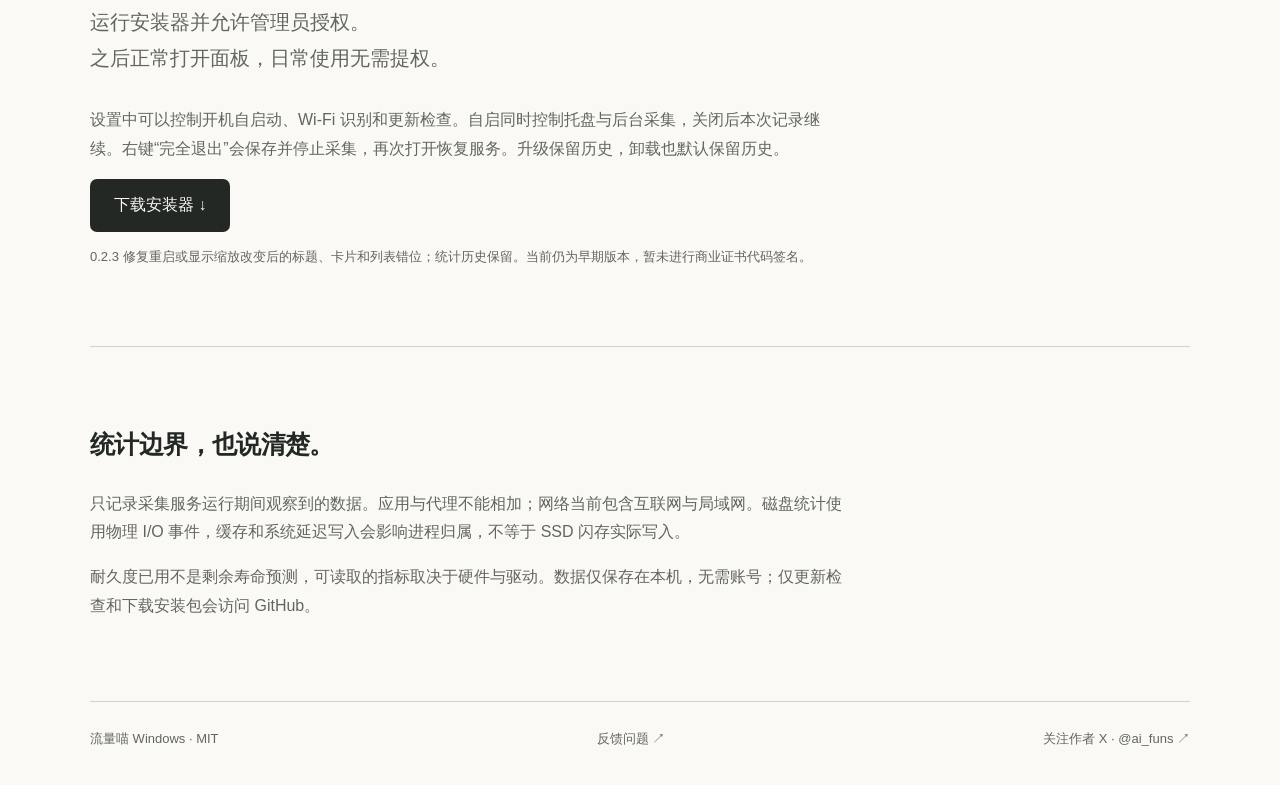
==== commit b373717d: "docs: add author X follow links" ====
--- a/docs/windows/index.html
+++ b/docs/windows/index.html
@@ -1 +1 @@
-<!doctype html><html lang="zh-CN"><head><meta charset="utf-8"><meta name="viewport" content="width=device-width,initial-scale=1"><title>流量喵 Windows — 看清流量与磁盘读写</title><meta name="description" content="原生 Windows 托盘工具：查看进程网络流量、磁盘读写、NVMe 状态。后台持续记录，本地保存，免费开源。"><link rel="icon" href="assets/cat.svg"><link rel="stylesheet" href="style.css"></head><body><header class="wrap"><a class="brand" href="#"><img src="assets/cat.svg" width="32" height="32" alt="">流量喵 <small>Windows</small></a><nav><a href="https://github.com/tab16360/flowcat-windows">GitHub ↗</a><a href="https://tab16360.github.io/flowcat/">macOS 版 ↗</a></nav></header><main><section class="wrap hero"><div><p class="eyebrow">原生 Windows 工具 · v0.2.3</p><h1>谁在用流量，<br>谁在写磁盘。</h1><p class="lead">点开托盘，从总量看到进程。<br>界面退出后，后台继续记。</p><a class="button" href="https://github.com/tab16360/flowcat-windows/releases/latest/download/FlowCat-Windows-x64-Setup.exe">下载 Windows 版 ↓</a><p class="fine">Windows 10 22H2 / Windows 11 · x64 · 免费开源</p></div><figure><img src="assets/panel.svg" width="520" height="740" alt="磁盘读写面板示意，使用示例数据"><figcaption>界面示意，示例数据。</figcaption></figure></section><section class="wrap section"><p class="eyebrow">从总量到来源</p><h2>有记录，排查才有依据。</h2><div class="features"><article><span>01</span><h3>流量花在哪？</h3><p>按进程查看下载和上传。应用与代理分开展示，真实 Wi-Fi 名称可筛选，网卡总量独立保留。</p></article><article><span>02</span><h3>谁在持续写盘？</h3><p>磁盘支持今日、7 天、30 天与累计。按写入、读取或总量排序，也能搜索和导出 CSV。</p></article><article><span>03</span><h3>磁盘自身怎么说？</h3><p>查看可读取的 NVMe 温度、主机读写和耐久度已用。缺失指标显示“未提供”，不补成 0。</p></article></div></section><section class="wrap section install"><p class="eyebrow">装好，待在托盘</p><h2>一次安装，后台持续记录。</h2><p class="lead">运行安装器并允许管理员授权。<br>之后正常打开面板，日常使用无需提权。</p><p>设置中可以控制开机自启动、Wi-Fi 识别和更新检查。自启同时控制托盘与后台采集，关闭后本次记录继续。右键“完全退出”会保存并停止采集，再次打开恢复服务。升级保留历史，卸载也默认保留历史。</p><a class="button" href="https://github.com/tab16360/flowcat-windows/releases/latest/download/FlowCat-Windows-x64-Setup.exe">下载安装器 ↓</a><p class="fine">0.2.3 修复重启或显示缩放改变后的标题、卡片和列表错位；统计历史保留。当前仍为早期版本，暂未进行商业证书代码签名。</p></section><section class="wrap section notes"><h2>统计边界，也说清楚。</h2><p>只记录采集服务运行期间观察到的数据。应用与代理不能相加；网络当前包含互联网与局域网。磁盘统计使用物理 I/O 事件，缓存和系统延迟写入会影响进程归属，不等于 SSD 闪存实际写入。</p><p>耐久度已用不是剩余寿命预测，可读取的指标取决于硬件与驱动。数据仅保存在本机，无需账号；仅更新检查和下载安装包会访问 GitHub。</p></section></main><footer class="wrap"><span>流量喵 Windows · MIT</span><a href="https://github.com/tab16360/flowcat-windows/issues">反馈问题 ↗</a></footer></body></html>
+<!doctype html><html lang="zh-CN"><head><meta charset="utf-8"><meta name="viewport" content="width=device-width,initial-scale=1"><title>流量喵 Windows — 看清流量与磁盘读写</title><meta name="description" content="原生 Windows 托盘工具：查看进程网络流量、磁盘读写、NVMe 状态。后台持续记录，本地保存，免费开源。"><link rel="icon" href="assets/cat.svg"><link rel="stylesheet" href="style.css"></head><body><header class="wrap"><a class="brand" href="#"><img src="assets/cat.svg" width="32" height="32" alt="">流量喵 <small>Windows</small></a><nav><a href="https://github.com/tab16360/flowcat-windows">GitHub ↗</a><a href="https://tab16360.github.io/flowcat/">macOS 版 ↗</a></nav></header><main><section class="wrap hero"><div><p class="eyebrow">原生 Windows 工具 · v0.2.3</p><h1>谁在用流量，<br>谁在写磁盘。</h1><p class="lead">点开托盘，从总量看到进程。<br>界面退出后，后台继续记。</p><a class="button" href="https://github.com/tab16360/flowcat-windows/releases/latest/download/FlowCat-Windows-x64-Setup.exe">下载 Windows 版 ↓</a><p class="fine">Windows 10 22H2 / Windows 11 · x64 · 免费开源</p></div><figure><img src="assets/panel.svg" width="520" height="740" alt="磁盘读写面板示意，使用示例数据"><figcaption>界面示意，示例数据。</figcaption></figure></section><section class="wrap section"><p class="eyebrow">从总量到来源</p><h2>有记录，排查才有依据。</h2><div class="features"><article><span>01</span><h3>流量花在哪？</h3><p>按进程查看下载和上传。应用与代理分开展示，真实 Wi-Fi 名称可筛选，网卡总量独立保留。</p></article><article><span>02</span><h3>谁在持续写盘？</h3><p>磁盘支持今日、7 天、30 天与累计。按写入、读取或总量排序，也能搜索和导出 CSV。</p></article><article><span>03</span><h3>磁盘自身怎么说？</h3><p>查看可读取的 NVMe 温度、主机读写和耐久度已用。缺失指标显示“未提供”，不补成 0。</p></article></div></section><section class="wrap section install"><p class="eyebrow">装好，待在托盘</p><h2>一次安装，后台持续记录。</h2><p class="lead">运行安装器并允许管理员授权。<br>之后正常打开面板，日常使用无需提权。</p><p>设置中可以控制开机自启动、Wi-Fi 识别和更新检查。自启同时控制托盘与后台采集，关闭后本次记录继续。右键“完全退出”会保存并停止采集，再次打开恢复服务。升级保留历史，卸载也默认保留历史。</p><a class="button" href="https://github.com/tab16360/flowcat-windows/releases/latest/download/FlowCat-Windows-x64-Setup.exe">下载安装器 ↓</a><p class="fine">0.2.3 修复重启或显示缩放改变后的标题、卡片和列表错位；统计历史保留。当前仍为早期版本，暂未进行商业证书代码签名。</p></section><section class="wrap section notes"><h2>统计边界，也说清楚。</h2><p>只记录采集服务运行期间观察到的数据。应用与代理不能相加；网络当前包含互联网与局域网。磁盘统计使用物理 I/O 事件，缓存和系统延迟写入会影响进程归属，不等于 SSD 闪存实际写入。</p><p>耐久度已用不是剩余寿命预测，可读取的指标取决于硬件与驱动。数据仅保存在本机，无需账号；仅更新检查和下载安装包会访问 GitHub。</p></section></main><footer class="wrap"><span>流量喵 Windows · MIT</span><a href="https://github.com/tab16360/flowcat-windows/issues">反馈问题 ↗</a><a href="https://x.com/ai_funs" target="_blank" rel="noopener noreferrer">关注作者 X · @ai_funs ↗</a></footer></body></html>
--- a/docs/windows/style.css
+++ b/docs/windows/style.css
@@ -1 +1,3 @@
 :root{color-scheme:light;--paper:#faf9f5;--ink:#242824;--muted:#626660;--line:#d3d5cb}*{box-sizing:border-box}body{margin:0;background:var(--paper);color:var(--ink);font:16px/1.8 -apple-system,BlinkMacSystemFont,"Segoe UI","Microsoft YaHei",sans-serif}a{color:inherit;text-decoration:none}a:hover{text-decoration:underline}a:focus-visible{outline:2px solid #2864e8;outline-offset:5px}.wrap{width:min(1100px,calc(100% - 48px));margin:auto}header{display:flex;align-items:center;justify-content:space-between;padding:28px 0;border-bottom:1px solid var(--line)}.brand{display:flex;align-items:center;gap:10px;font-size:19px;font-weight:650}.brand small{font-size:13px;font-weight:400;color:var(--muted)}nav{display:flex;gap:28px;font-size:14px}.hero{display:grid;grid-template-columns:1.1fr 1fr;align-items:center;gap:64px;padding:75px 0 80px}.eyebrow{color:var(--muted);font-size:13px;letter-spacing:.08em}h1{font-size:clamp(40px,5vw,64px);line-height:1.22;letter-spacing:-.04em;font-weight:650;margin:24px 0}h2{font-size:34px;line-height:1.4;font-weight:600;letter-spacing:-.025em;margin:16px 0 28px}h3{font-size:21px;font-weight:600}.lead{font-size:20px;color:var(--muted);margin:24px 0 30px}.button{display:inline-block;padding:12px 24px;background:var(--ink);color:var(--paper);border-radius:7px;font-weight:550}.button:hover{background:#43483f;text-decoration:none}.fine,figcaption{font-size:13px;color:var(--muted)}figure{margin:0;transform:rotate(1deg)}figure img{display:block;width:100%;height:auto}figcaption{text-align:center}.section{padding:64px 0;border-top:1px solid var(--line)}.features{display:grid;grid-template-columns:repeat(3,1fr);gap:42px}.features span{font:16px monospace;color:var(--muted)}.features p,.notes p,.install>p{color:var(--muted);max-width:760px}.notes h2{font-size:25px}footer{padding:25px 0 35px;border-top:1px solid var(--line);display:flex;justify-content:space-between;font-size:13px;color:var(--muted)}@media(max-width:760px){.hero{grid-template-columns:1fr;gap:34px;padding:40px 0}.hero figure{max-width:420px;margin:auto;transform:none}.features{grid-template-columns:1fr;gap:24px}.wrap{width:calc(100% - 36px)}h2{font-size:28px}nav{gap:14px}.brand small{display:none}.section{padding:40px 0}}
+
+footer{flex-wrap:wrap;gap:12px 24px}
